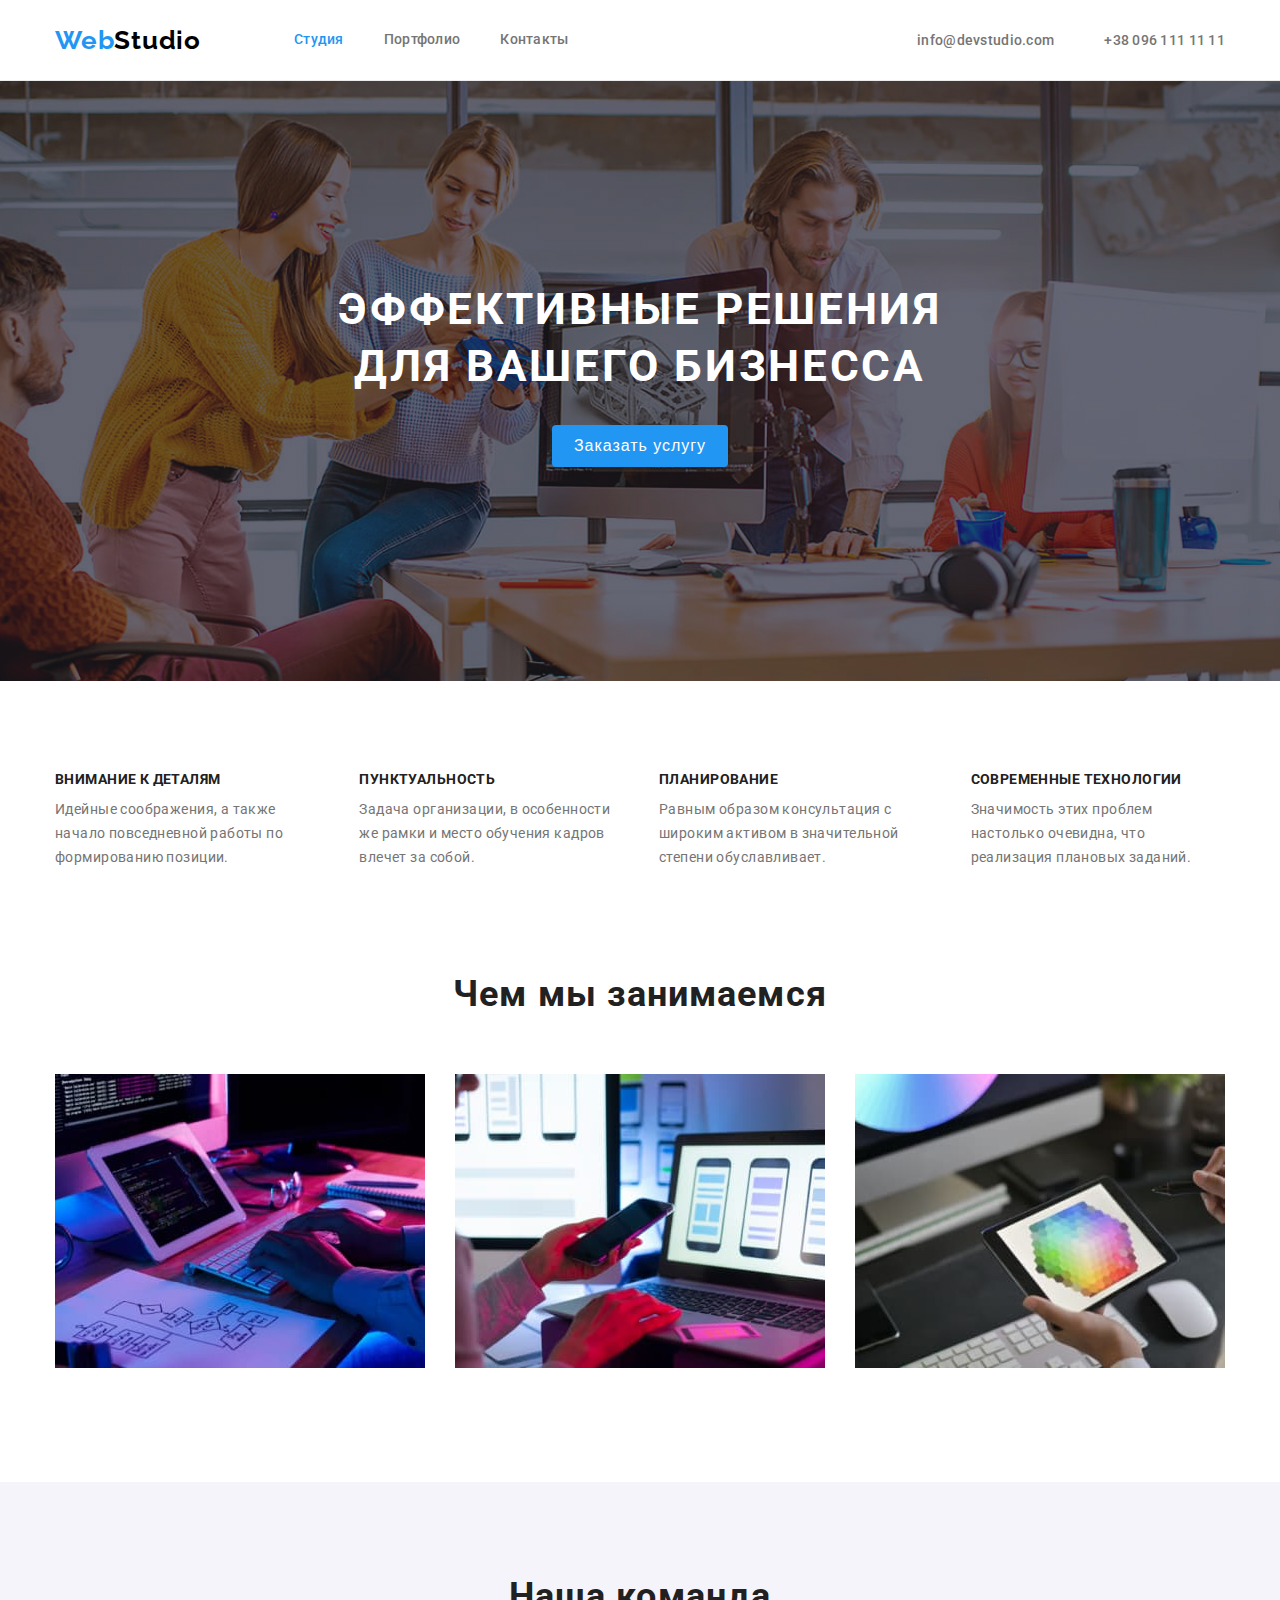
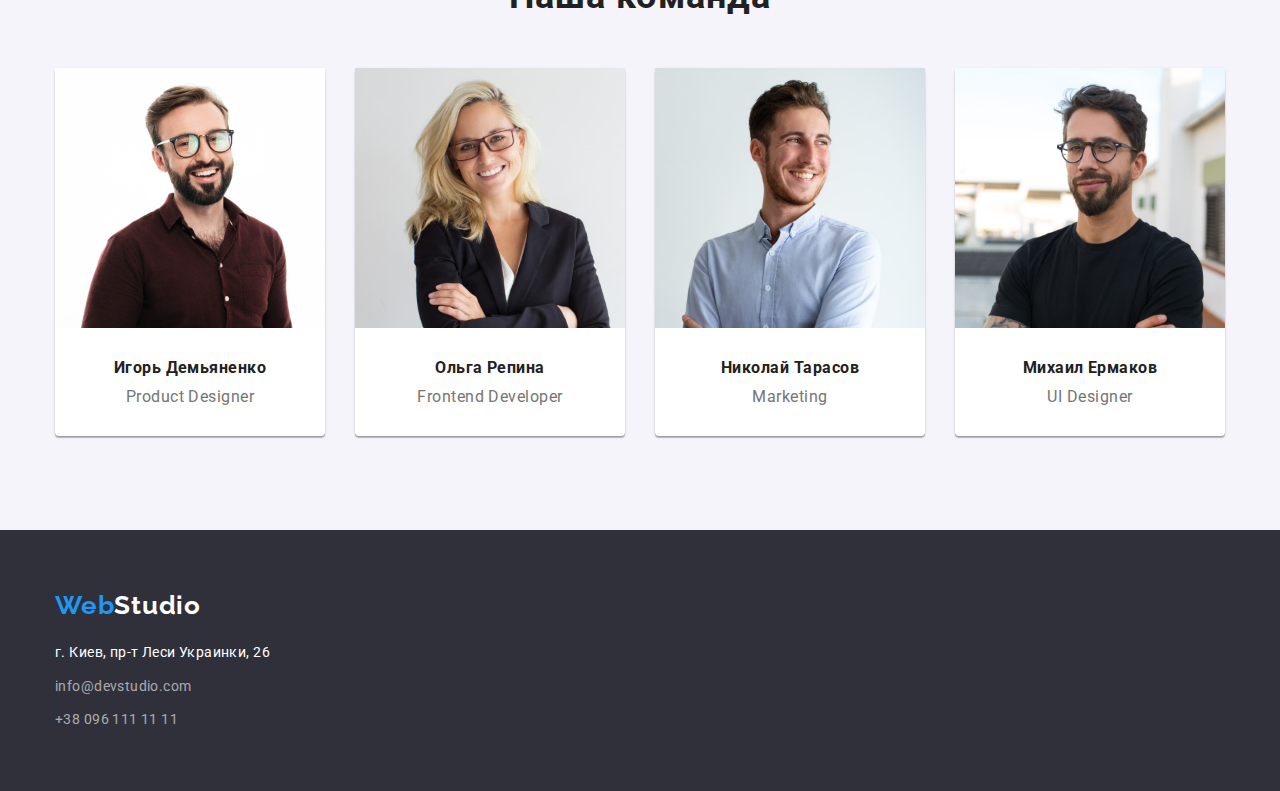
==== index.html @ 812e023d "only banner" ====
<!DOCTYPE html>
<html lang="ru">
<head>
    <meta charset="UTF-8">
    <meta http-equiv="X-UA-Compatible" content="IE=edge">
    <meta name="viewport" content="width=device-width, initial-scale=1.0">
    <title>Document</title>
    <link rel="preconnect" href="https://fonts.gstatic.com">
<link href="https://fonts.googleapis.com/css2?family=Raleway:wght@700&family=Roboto:wght@400;500;700;900&display=swap" rel="stylesheet">
<a href="https://cdnjs.cloudflare.com/ajax/libs/modern-normalize/1.0.0/modern-normalize.min.css"></a>
<link rel="stylesheet" href="./css/styles.css">
</head>
<body>
    <header class="header">
        <div class="container main-nav">
        <nav class="nav">
            <a href="./" class="link logo"><span class="web">Web</span>Studio</a>
            <ul class="nav-list">
                <li class="item"><a class="link nav-link stud-lnk" href="">Студия</a></li>
                <li class="item"><a class="link nav-link" href="./portfolio.html">Портфолио</a></li>
                <li class="item"><a class="link nav-link" href="">Контакты</a></li>
            </ul>
        </nav>
        <ul class="addr">
        <li class="item"><a class="link nav-link" href="mailto:info@devstudio.com">info@devstudio.com</a></li>
        <li class="item"><a class="link nav-link" href="tel:+380961111111">+38 096 111 11 11</a></li>
        </ul>
        </div>
    </header>
    <main>
    <section class="hero">
        <h1 class="hero-title">ЭФФЕКТИВНЫЕ РЕШЕНИЯ<br>ДЛЯ ВАШЕГО БИЗНЕССА</h1>
        <button type="button" class="hero-button"> Заказать услугу</button>
    </section>
    <section>
        <div class="container main-info">
        <ul class="info-list">
            <li class="info-block">
                <h3 class="info-title">Внимание к деталям</h3>
                <p class="info-text">Идейные соображения, а также начало повседневной работы по формированию позиции.</p>
            </li class="info-block">
            <li class="info-block">
                <h3 class="info-title">Пунктуальность</h3>
                <p class="info-text">Задача организации, в особенности же рамки и место обучения кадров влечет за собой.</p>
            </li>
            <li class="info-block">
                <h3 class="info-title">Планирование</h3>
                <p class="info-text">Равным образом консультация с широким активом в значительной степени обуславливает.</p>
            </li>
            <li class="info-block"><h3 class="info-title">Современные технологии </h3>
            <p class="info-text">Значимость этих проблем настолько очевидна, что реализация плановых заданий.</p>
            </li>
        </ul>
    </div>
    </section>

    <section class="wwd">
        <div class="wwd-main container">
        <h2 class="wwd-title">Чем мы занимаемся</h2>
        <ul class="wwd-list">
        <li  class="img"><img src="./images/box1.jpg" alt="notebook" width="370"></li>
        <li  class="img"><img src="./images/box2.jpg" alt="with hand" width="370"></li>
        <li  class="img"><img src="./images/box3.jpg" alt="tablet" width="370"></li>
        </ul>
        </div>
    </section>
    <section class="team">
        <div class="container team-main">
        <h2 class="team-title">Наша команда</h2>
        <ul class="team-list">
            <li class="team-card"><div><img src="./images/teamcard1.jpg" alt="1" width="270"></div>
            <div class="team-txt"><h3 class="team-subtitle">Игорь Демьяненко</h3>
            <p class="team-text">Product Designer</p></div></li>
            <li class="team-card"><div><img src="./images/teamcard2.jpg" alt="1" width="270"></div>
                <div class="team-txt"><h3 class="team-subtitle">Ольга Репина</h3>
            <p class="team-text">Frontend Developer</p></div></li>
            <li class="team-card"><div><img src="./images/teamcard3.jpg" alt="1" width="270"></div>
                <div class="team-txt"><h3 class="team-subtitle">Николай Тарасов</h3>
            <p class="team-text">Marketing</p></div></li>
            <li class="team-card"><div><img src="./images/teamcard4.jpg" alt="1" width="270"></div>
                <div class="team-txt"><h3 class="team-subtitle">Михаил Ермаков</h3>
            <p class="team-text">UI Designer</p></div></li>
        </ul>
    </div> 
    </section>
</main>
<footer class="info-links">
    <div class="container main-bottom">
    <a class="link logo-bottom" href="./"><span class="web">Web</span>Studio</a>
    <address class="our-location footer-item">г. Киев, пр-т Леси Украинки, 26</address>
    <ul>
    <li class="footer-item"><a  href="mailto:info@devstudio.com" class="link bottom-link ">info@devstudio.com</a></li>
    <li><a class="link bottom-link" href="tel:+380961111111">+38 096 111 11 11</a></li>
    </ul>
    </div>
</footer>
</body>
</html>
---- css/styles.css ----
:root {
  --primary-title-color: #ffffff;
  --secondary-title-color: #212121;
  --primary-text-color: #757575;
  --secondary-text-color: #ffffff;
  --subtitle-color: #000000;
  --accent-color: #2196F3  ;
  --shadow: 0px 1px 3px rgba(0, 0, 0, 0.12), 0px 1px 1px rgba(0, 0, 0, 0.14), 0px 2px 1px rgba(0, 0, 0, 0.2);
}
html {
	box-sizing: border-box;
}
*,
*::after,
*::before {
	box-sizing: inherit;
}

h1,
h2,
h3,
h4,
h5,
h6,
p,
ul {
  margin: 0;
  padding: 0;
}

img {
  display: block;
  max-width: 100%;
}

ul{
  list-style: none ;
}

.link {
  text-decoration: none;
}

.link:hover {
  color: var(--accent-color);
}

body {
  margin: 0;
  font-family: 'Roboto', sans-serif;
color: var(--primary-text-color);
}


.container {
  width: 1200px;
  margin-left: auto;
  margin-right: auto;
  padding-left: 15px;
  padding-right: 15px;
}

.header {
  border-bottom: 1px solid #ECECEC;
}

.nav {
display: flex;
}

.main-nav {
display: flex;
align-items: center;
}

.nav-list {
  display: flex;
}

.nav .nav-link {
  display: block;
  padding-top: 32px;
  padding-bottom: 32px;
}

.nav-list .item:not(:last-child) {
  margin-right: 40px;
}

.logo {
align-self: center;
margin-right: 93px;
font-family: Raleway;
font-style: normal;
font-weight: bold;
font-size: 26px;
line-height: 1.19;
letter-spacing: 0.03em;
color: var(--subtitle-color);
}

.web {
  color:var(--accent-color)
}

.nav-link {
font-weight: 500;
font-size: 14px;
line-height: 1.14;
letter-spacing: 0.02em;
color: var(--primary-text-color);
}

.port-lnk {
  color: #2196F3;
}

.stud-lnk {
  color: #2196F3
}

.addr {
  display: flex;
  align-self: center;
  margin-left: auto;
}

.addr .item + .item {
  margin-left: 50px;
}

.hero {
  background-image: linear-gradient(
    to right,
    rgba(47, 48, 58, 0.4), rgba(47, 48, 58, 0.4)
  ), url("../images/banner.png");
  background-size: cover;
  background-repeat: no-repeat;
  background-position: center;
  height: 600px;
  max-width: 1600px;
    margin-left: auto;
    margin-right: auto;
    padding-bottom: 200px;
    padding-top: 200px;
  text-align: center;
}

.hero-title {
margin-bottom: 30px;
font-size: 44px;
line-height: 1.3;
text-align: center;
letter-spacing: 0.06em;
text-transform: uppercase;
color: var(--primary-title-color);
}

.hero-button {
padding: 10px 32px;
font-size: 16px;
line-height: 1.88;
text-align: center;
letter-spacing: 0.06em;
color: var(--secondary-text-color);
padding: 6px 22px;
left: 700px;
top: 430px;
background: var(--accent-color);
box-shadow: 0px 4px 4px rgba(0, 0, 0, 0.15);
border-radius: 4px;
border: none;
cursor: pointer;
}

.main-info {
  padding-top: 91px;
  padding-bottom: 94px;
}

.info-list {
  display: flex;
}

.info-block:not(:last-child) {
  margin-top: 0;
  margin-bottom: 0;
  margin-right: 30px;
}

.info-title {
  margin-top: auto;
  margin-bottom: 10px;
  font-size: 14px;
  line-height: 1.14;
  letter-spacing: 0.03em;
  text-transform: uppercase;
  
  color: #212121;
}

.info-text {
  font-size: 14px;
  line-height: 1.71;
  letter-spacing: 0.03em;
}
.wwd-main {
  padding-bottom: 114px;
}

.wwd-title {
  margin-bottom: 50px;
  font-size: 36px;
  line-height: 1.67;
  text-align: center;
  letter-spacing: 0.03em;

  color: var(--secondary-title-color);
}

.wwd-list {
  display: flex;
}

.img:not(:last-child) {
  margin-right: 30px;
}

.team {
  padding-top: 94px;
  padding-bottom: 94px;
  background-color: #F5F4FA;
}

.team-list {
  display: flex;
}

.team-title {
margin-bottom: 50px;
font-weight: 700;
font-size: 36px;
line-height: 1.16;
text-align: center;
letter-spacing: 0.03em;

color: var(--secondary-title-color);
}

.team-card {
  box-shadow: var(--shadow);
  background-color: var(--primary-title-color);
  margin-right: 30px;
  border-radius: 4px;
}

.team-card:last-child {
  margin-right: 0;
}

.team-subtitle {
margin-bottom: 10px;
font-size: 16px;
line-height: 1.19;
text-align: center;
letter-spacing: 0.03em;
color: var(--secondary-title-color);
}

.team-text {
font-size: 16px;
line-height: 1.19;
text-align: center;
letter-spacing: 0.03em;
}

.team-txt {
  padding: 30px 32px;
}

.location {
  margin-top: 20px;
}

.footer-item:not(:last-child) {
margin-bottom: 9px;
}

.info-links {
  padding-top: 60px;
  padding-bottom: 60px;
  background-color: #2F303A ;
}

.logo-bottom {
display: block;
margin-bottom: 20px;
font-family: Raleway;
font-style: normal;
font-weight: bold;
font-size: 26px;
line-height: 1.19;
letter-spacing: 0.03em;
color: var(--secondary-text-color);
}

.our-location {
font-size: 14px;
line-height: 1.71;
letter-spacing: 0.03em;
color: var(--secondary-text-color);
font-style: normal;
}

.bottom-link {
  font-size: 14px;
  line-height: 24px;
  letter-spacing: 0.03em;
  color: rgba(255, 255, 255, 0.6);;
}

.profile {
  padding-top: 94px;
  padding-bottom: 94px;
}

.profile-buttons {
  justify-content: center;
  display: flex;
  margin: 0 0 50px 0;
  padding: 0;
}

.little-button:hover {
color: var(--primary-title-color);
background-color: var(--accent-color);
}

.little-button {
  border-radius: 4px;
  padding: 6px 22px;
  background-color: #F5F4FA;
  border: none;
  font-family: inherit;
  font-style: normal;
  font-weight: 500;
  font-size: 16px;
  line-height: 1.6;
  text-align: center;
  letter-spacing: 0.03em;
  cursor: pointer;
}

.btn:not(:last-child) {
  margin-right: 8px;
}

.profile-content {
  flex-basis: calc(100% / 3 - 30px);
  margin-top: 30px;
  margin-left: 30px;
}

.card-content {
  padding: 20px 24px;
  border: 1px solid rgba(238, 238, 238, 1);
}

.profile-img {
  margin-top: -30px;
  margin-left: -30px;
  display: flex;
  flex-wrap: wrap;
  
}

.prof-img {
  
}

.profile-title {
font-size: 18px;
line-height: 36px;
letter-spacing: 0.06em;
color: var(--secondary-title-color);
}

.profile-text {
margin-top: 4px;
font-size: 16px;
line-height: 2.25;
letter-spacing: 0.03em;
}
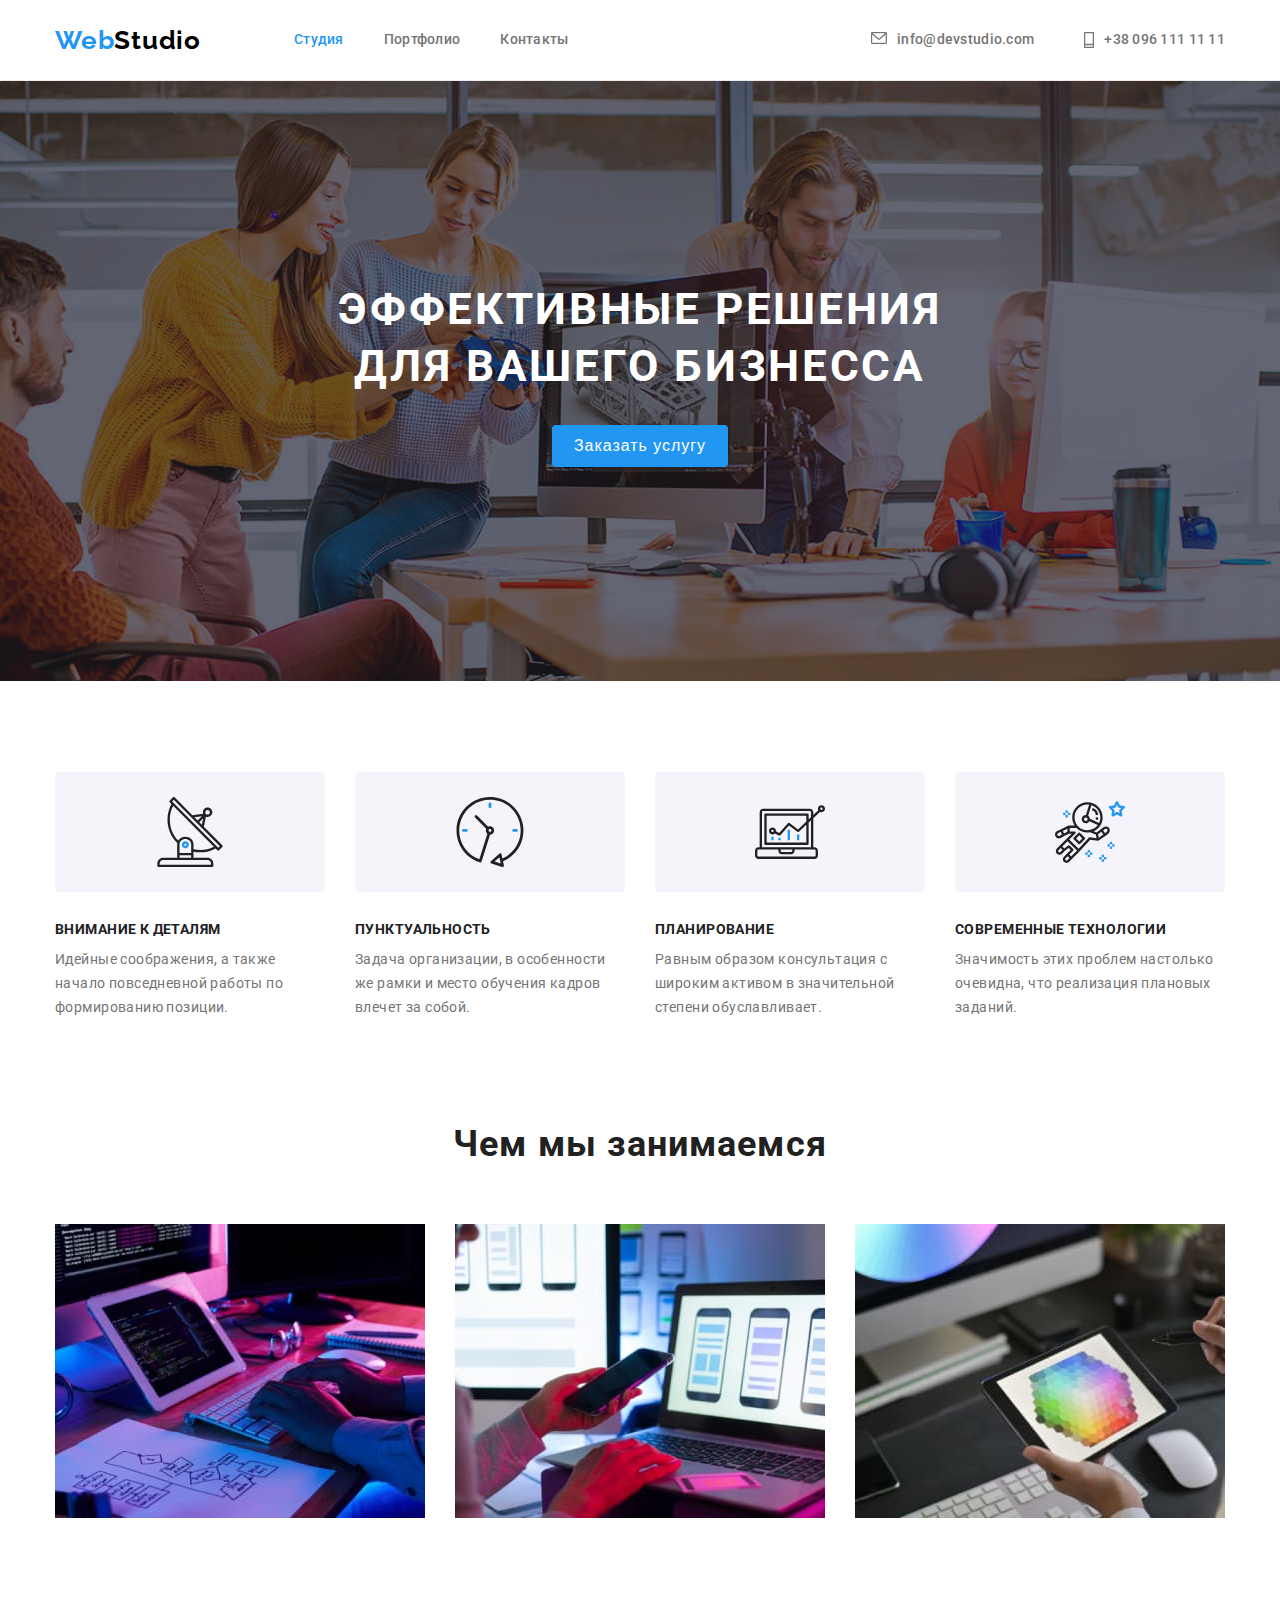
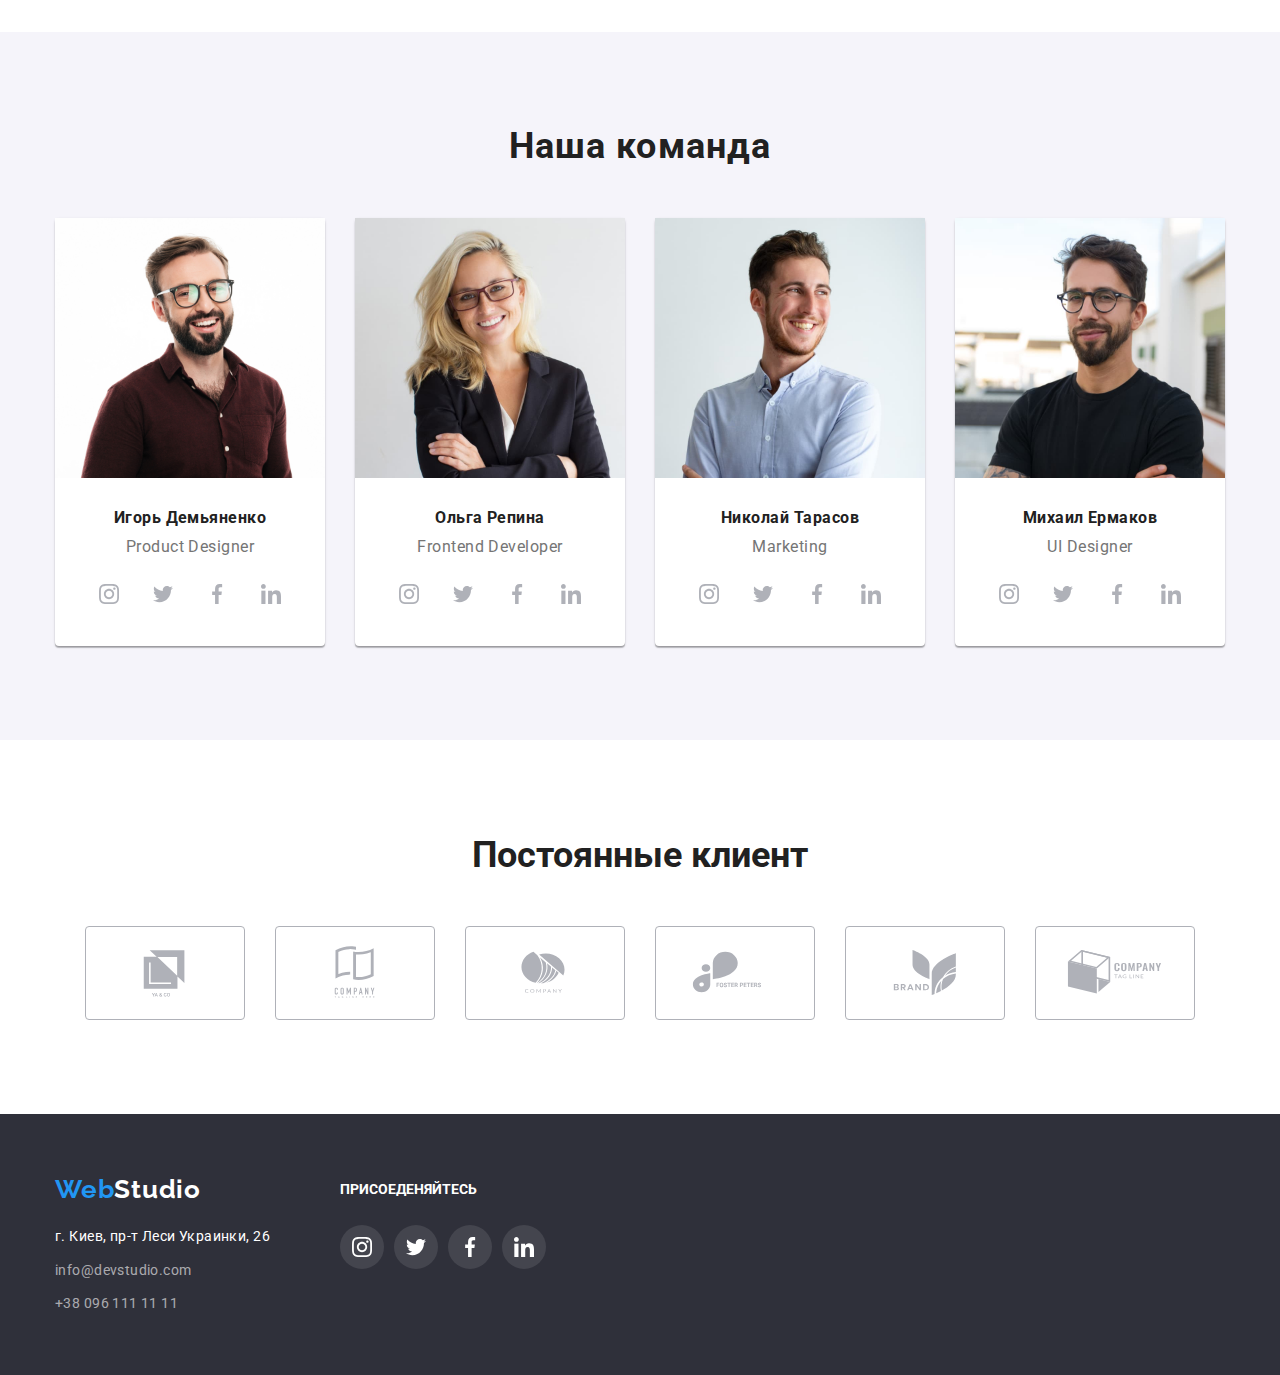
==== commit 729e0a92: "First try" ====
--- a/index.html
+++ b/index.html
@@ -22,8 +22,16 @@
             </ul>
         </nav>
         <ul class="addr">
-        <li class="item"><a class="link nav-link" href="mailto:info@devstudio.com">info@devstudio.com</a></li>
-        <li class="item"><a class="link nav-link" href="tel:+380961111111">+38 096 111 11 11</a></li>
+        <li class="item"><a class="link nav-link mail" href="mailto:info@devstudio.com">
+            <svg class="nav-icon">
+                <use href="../icons/sprite.svg#icon-mail"></use>
+            </svg>
+            info@devstudio.com</a></li>
+        <li class="item"><a class="link nav-link tel" href="tel:+380961111111">
+            <svg class="nav-icon ph">
+                <use href="../icons/sprite.svg#icon-phone"></use>
+            </svg>
+            +38 096 111 11 11</a></li>
         </ul>
         </div>
     </header>
@@ -36,18 +44,39 @@
         <div class="container main-info">
         <ul class="info-list">
             <li class="info-block">
+                <a class="info-link" href="">
+                    <svg class="info-svg">
+                        <use href="../icons/sprite.svg#icon-1"></use>
+                    </svg>
+                </a>
                 <h3 class="info-title">Внимание к деталям</h3>
                 <p class="info-text">Идейные соображения, а также начало повседневной работы по формированию позиции.</p>
             </li class="info-block">
             <li class="info-block">
+                <a class="info-link" href="">
+                    <svg class="info-svg">
+                        <use href="../icons/sprite.svg#icon-2"></use>
+                    </svg>
+                </a>
                 <h3 class="info-title">Пунктуальность</h3>
                 <p class="info-text">Задача организации, в особенности же рамки и место обучения кадров влечет за собой.</p>
             </li>
             <li class="info-block">
+                <a class="info-link" href="">
+                    <svg class="info-svg">
+                        <use href="../icons/sprite.svg#icon-3"></use>
+                    </svg>
+                </a>
                 <h3 class="info-title">Планирование</h3>
                 <p class="info-text">Равным образом консультация с широким активом в значительной степени обуславливает.</p>
             </li>
-            <li class="info-block"><h3 class="info-title">Современные технологии </h3>
+            <li class="info-block">
+                <a class="info-link" href="">
+                    <svg class="info-svg">
+                        <use href="../icons/sprite.svg#icon-4"></use>
+                    </svg>
+                </a>
+                <h3 class="info-title">Современные технологии </h3>
             <p class="info-text">Значимость этих проблем настолько очевидна, что реализация плановых заданий.</p>
             </li>
         </ul>
@@ -70,22 +99,197 @@
         <ul class="team-list">
             <li class="team-card"><div><img src="./images/teamcard1.jpg" alt="1" width="270"></div>
             <div class="team-txt"><h3 class="team-subtitle">Игорь Демьяненко</h3>
-            <p class="team-text">Product Designer</p></div></li>
+            <p class="team-text">Product Designer</p>
+        <ul class="socials">
+            <li class="socials-item">
+                <a class="link socials-icon-link" href="https://www.instagram.com/" target="_blank" rel="noopener noreferrer">
+                <svg class="socials-icon">
+                    <use href="../icons/sprite.svg#icon-inst"></use> 
+                </svg>
+            </a>
+            </li>
+            <li class="socials-item">
+                <a class="link socials-icon-link" href="https://www.twitter.com" target="_blank" rel="noopener noreferrer">
+                <svg class="socials-icon">
+                    <use href="../icons/sprite.svg#icon-twitt"></use>
+                </svg>
+            </a>
+            </li>
+            <li class="socials-item">
+                <a class="link socials-icon-link" href="https://www.facebook.com/" target="_blank" rel="noopener noreferrer">
+                <svg class="socials-icon">
+                    <use href="../icons/sprite.svg#icon-fb"></use>
+                </svg>
+            </a>
+            </li>
+            <li class="socials-item">
+                <a class="link socials-icon-link" href="https://www.linkedin.com//" target="_blank" rel="noopener noreferrer">
+                <svg class="socials-icon">
+                    <use href="../icons/sprite.svg#icon-link"></use>
+                </svg>
+            </a>
+            </li>
+        </ul>
+        </div></li>
+
             <li class="team-card"><div><img src="./images/teamcard2.jpg" alt="1" width="270"></div>
                 <div class="team-txt"><h3 class="team-subtitle">Ольга Репина</h3>
-            <p class="team-text">Frontend Developer</p></div></li>
+            <p class="team-text">Frontend Developer</p>
+            <ul class="socials">
+                <li class="socials-item">
+                    <a class="link socials-icon-link" href="https://www.instagram.com/" target="_blank" rel="noopener noreferrer">
+                    <svg class="socials-icon">
+                        <use href="../icons/sprite.svg#icon-inst"></use> 
+                    </svg>
+                </a>
+                </li>
+                <li class="socials-item">
+                    <a class="link socials-icon-link" href="https://www.twitter.com" target="_blank" rel="noopener noreferrer">
+                    <svg class="socials-icon">
+                        <use href="../icons/sprite.svg#icon-twitt"></use>
+                    </svg>
+                </a>
+                </li>
+                <li class="socials-item">
+                    <a class="link socials-icon-link" href="https://www.facebook.com/" target="_blank" rel="noopener noreferrer">
+                    <svg class="socials-icon">
+                        <use href="../icons/sprite.svg#icon-fb"></use>
+                    </svg>
+                </a>
+                </li>
+                <li class="socials-item">
+                    <a class="link socials-icon-link" href="https://www.linkedin.com//" target="_blank" rel="noopener noreferrer">
+                    <svg class="socials-icon">
+                        <use href="../icons/sprite.svg#icon-link"></use>
+                    </svg>
+                </a>
+                </li>
+            </ul>
+        </div></li>
             <li class="team-card"><div><img src="./images/teamcard3.jpg" alt="1" width="270"></div>
                 <div class="team-txt"><h3 class="team-subtitle">Николай Тарасов</h3>
-            <p class="team-text">Marketing</p></div></li>
+            <p class="team-text">Marketing</p>
+            <ul class="socials">
+                <li class="socials-item">
+                    <a class="link socials-icon-link" href="https://www.instagram.com/" target="_blank" rel="noopener noreferrer">
+                    <svg class="socials-icon">
+                        <use href="../icons/sprite.svg#icon-inst"></use> 
+                    </svg>
+                </a>
+                </li>
+                <li class="socials-item">
+                    <a class="link socials-icon-link" href="https://www.twitter.com" target="_blank" rel="noopener noreferrer">
+                    <svg class="socials-icon">
+                        <use href="../icons/sprite.svg#icon-twitt"></use>
+                    </svg>
+                </a>
+                </li>
+                <li class="socials-item">
+                    <a class="link socials-icon-link" href="https://www.facebook.com/" target="_blank" rel="noopener noreferrer">
+                    <svg class="socials-icon">
+                        <use href="../icons/sprite.svg#icon-fb"></use>
+                    </svg>
+                </a>
+                </li>
+                <li class="socials-item">
+                    <a class="link socials-icon-link" href="https://www.linkedin.com//" target="_blank" rel="noopener noreferrer">
+                    <svg class="socials-icon">
+                        <use href="../icons/sprite.svg#icon-link"></use>
+                    </svg>
+                </a>
+                </li>
+            </ul>
+        </div></li>
             <li class="team-card"><div><img src="./images/teamcard4.jpg" alt="1" width="270"></div>
                 <div class="team-txt"><h3 class="team-subtitle">Михаил Ермаков</h3>
-            <p class="team-text">UI Designer</p></div></li>
+            <p class="team-text">UI Designer</p>
+            <ul class="socials">
+                <li class="socials-item">
+                    <a class="link socials-icon-link" href="https://www.instagram.com/" target="_blank" rel="noopener noreferrer">
+                    <svg class="socials-icon">
+                        <use href="../icons/sprite.svg#icon-inst"></use> 
+                    </svg>
+                </a>
+                </li>
+                <li class="socials-item">
+                    <a class="link socials-icon-link" href="https://www.twitter.com" target="_blank" rel="noopener noreferrer">
+                    <svg class="socials-icon">
+                        <use href="../icons/sprite.svg#icon-twitt"></use>
+                    </svg>
+                </a>
+                </li>
+                <li class="socials-item">
+                    <a class="link socials-icon-link" href="https://www.facebook.com/" target="_blank" rel="noopener noreferrer">
+                    <svg class="socials-icon">
+                        <use href="../icons/sprite.svg#icon-fb"></use>
+                    </svg>
+                </a>
+                </li>
+                <li class="socials-item">
+                    <a class="link socials-icon-link" href="https://www.linkedin.com//" target="_blank" rel="noopener noreferrer">
+                    <svg class="socials-icon">
+                        <use href="../icons/sprite.svg#icon-link"></use>
+                    </svg>
+                </a>
+                </li>
+            </ul>
+        </div></li>
         </ul>
     </div> 
+    </section>
+    <section class="clients">
+        <div class="container clients-section">
+            <h2 class="clients-title">Постоянные клиент</h2>
+            <ul class="clients-list">
+                <li class="clients-item">
+                    <a class="clients-link" href="" target="_blank" rel="noopener noreferrer">
+                        <svg class="clients-icon">
+                            <use href="../icons/sprite.svg#icon-Logo1"></use>
+                        </svg>
+                    </a>
+                    <li class="clients-item">
+                        <a class="clients-link" href="" target="_blank" rel="noopener noreferrer">
+                            <svg class="clients-icon">
+                                <use href="../icons/sprite.svg#icon-Logo2"></use>
+                            </svg>
+                        </a>
+                    </li>
+                    <li class="clients-item">
+                        <a class="clients-link" href="" target="_blank" rel="noopener noreferrer">
+                            <svg class="clients-icon">
+                                <use href="../icons/sprite.svg#icon-Logo3"></use>
+                            </svg>
+                        </a>
+                    </li>
+                    <li class="clients-item">
+                        <a class="clients-link" href="" target="_blank" rel="noopener noreferrer">
+                            <svg class="clients-icon">
+                                <use href="../icons/sprite.svg#icon-Logo4"></use>
+                            </svg>
+                        </a>
+                    </li>
+                    <li class="clients-item">
+                        <a class="clients-link" href="" target="_blank" rel="noopener noreferrer">
+                            <svg class="clients-icon">
+                                <use href="../icons/sprite.svg#icon-Logo5"></use>
+                            </svg>
+                        </a>
+                    </li>
+                    <li class="clients-item">
+                    <a class="clients-link" href="" target="_blank" rel="noopener noreferrer">
+                        <svg class="clients-icon">
+                            <use href="../icons/sprite.svg#icon-Logo6"></use>
+                        </svg>
+                    </a>
+                </li>
+                </li>
+            </ul>
+        </div>
     </section>
 </main>
 <footer class="info-links">
-    <div class="container main-bottom">
+    <div class="container fot">
+    <div class="main-bottom">
     <a class="link logo-bottom" href="./"><span class="web">Web</span>Studio</a>
     <address class="our-location footer-item">г. Киев, пр-т Леси Украинки, 26</address>
     <ul>
@@ -93,6 +297,40 @@
     <li><a class="link bottom-link" href="tel:+380961111111">+38 096 111 11 11</a></li>
     </ul>
     </div>
+    <div class="footer-soc">
+        <h3 class="soc-title">присоеденяйтесь</h3>
+        <ul class="socials">
+                <li class="socials-item">
+                    <a class="link socials-icon-link soc-lnk" href="https://www.instagram.com/" target="_blank" rel="noopener noreferrer">
+                    <svg class="socials-icon soc-ic">
+                        <use href="../icons/sprite.svg#icon-inst"></use> 
+                    </svg>
+                </a>
+                </li>
+                <li class="socials-item">
+                    <a class="link socials-icon-link soc-lnk" href="https://www.twitter.com" target="_blank" rel="noopener noreferrer">
+                    <svg class="socials-icon soc-ic">
+                        <use href="../icons/sprite.svg#icon-twitt"></use>
+                    </svg>
+                </a>
+                </li>
+                <li class="socials-item">
+                    <a class="link socials-icon-link soc-lnk" href="https://www.facebook.com/" target="_blank" rel="noopener noreferrer">
+                    <svg class="socials-icon soc-ic">
+                        <use href="../icons/sprite.svg#icon-fb"></use>
+                    </svg>
+                </a>
+                </li>
+                <li class="socials-item">
+                    <a class="link socials-icon-link soc-lnk" href="https://www.linkedin.com//" target="_blank" rel="noopener noreferrer">
+                    <svg class="socials-icon soc-ic">
+                        <use href="../icons/sprite.svg#icon-link"></use>
+                    </svg>
+                </a>
+                </li>
+            </ul>
+    </div>
+</div>
 </footer>
 </body>
 </html>--- a/css/styles.css
+++ b/css/styles.css
@@ -78,7 +78,7 @@
 }
 
 .nav .nav-link {
-  display: block;
+  display: flex;
   padding-top: 32px;
   padding-bottom: 32px;
 }
@@ -104,11 +104,31 @@
 }
 
 .nav-link {
+display: flex;
 font-weight: 500;
 font-size: 14px;
 line-height: 1.14;
 letter-spacing: 0.02em;
 color: var(--primary-text-color);
+}
+
+.nav-icon {
+  display: flex;
+  align-items: center;
+  width: 16px;
+  height: 12px;
+  fill: var(--primary-text-color);
+  margin-right: 10px;
+  stroke: currentColor;
+}
+
+.ph {
+  width: 10px;
+  height: 16px;
+}
+
+.nav-icon:hover {
+  border-color: var(--accent-color);
 }
 
 .port-lnk {
@@ -178,6 +198,22 @@
   padding-bottom: 94px;
 }
 
+.info-link {
+  display: flex;
+    justify-content: center;
+    align-items: center;
+    width: 270px;
+    height: 120px;
+    background: #f5f4fa;
+    border-radius: 4px;
+    margin-bottom: 30px;
+}
+
+.info-svg {
+  width: 80px;
+  height: 70px;
+}
+
 .info-list {
   display: flex;
 }
@@ -272,14 +308,112 @@
 line-height: 1.19;
 text-align: center;
 letter-spacing: 0.03em;
+margin-bottom: 16px;
+}
+
+.socials {
+  display: flex;
+  justify-content: center;
+  align-items: center;
+}
+
+.socials-icon {
+  height: 20px;
+  width: 20px;
+  fill: #AFB1B8;;
+}
+
+.socials-icon-link {
+  display: flex;
+  justify-content: center;
+  align-items: center;
+  width: 44px;
+  height: 44px;
+  border-radius: 50%;
+  background-color: var(--primary-title-color);
+
+}
+
+.socials-icon-link:hover, 
+.socials-icon-link:focus {
+  background-color: var(--accent-color);
+}
+
+.socials-icon-link:hover .socials-icon, 
+.socials-icon-link:focus .socials-icon {
+  fill: var(--secondary-text-color);
+}
+
+
+.socials-item:not(:last-child) {
+  margin-right: 10px;
 }
 
 .team-txt {
   padding: 30px 32px;
 }
 
+.clients {
+  padding-bottom: 94px;
+  padding-top: 94px;
+}
+
+.clients-title {
+  font-size: 36px;
+  line-height: 1.17;
+  text-align: center;
+  font-weight: 700;
+  margin-bottom: 50px;
+  color: var(--secondary-title-color);
+}
+
+.clients-list {
+  justify-content: center;
+  align-items: center;
+display: flex;
+margin-left: auto;
+}
+
+.clients-link {
+  display: flex;
+    align-items: center;
+    justify-content: center;
+    border: 1px solid #afb1b8;
+    border-radius: 4px;
+    overflow: hidden;
+    padding-bottom: 16px;
+    padding-top: 16px;
+}
+
+.clients-item {
+  flex-basis: calc(100% / 6 - 30px);
+  margin-left: 30px;
+}
+
+.clients-item:last-child {
+  margin-right: 30px;
+}
+
+.clients-icon {
+fill: #afb1b8;;
+width: 106px;
+height: 60px;
+}
+
+
+
 .location {
   margin-top: 20px;
+}
+
+.clients-link:hover,
+.clients-link:focus {
+  border-color: var(--accent-color);
+}
+
+.clients-icon:hover,
+.clients-icon:focus {
+  fill: var(--accent-color);
 }
 
 .footer-item:not(:last-child) {
@@ -317,6 +451,33 @@
   line-height: 24px;
   letter-spacing: 0.03em;
   color: rgba(255, 255, 255, 0.6);;
+}
+
+.fot {
+  display: flex;
+}
+
+.footer-soc {
+
+  margin-left: 70px;
+}
+
+.soc-title {
+  color: var(--primary-title-color);
+    font-weight: bold;
+    font-size: 14px;
+    line-height: 2.24;
+    text-transform: uppercase;
+    margin-bottom: 20px;
+    padding: 0;
+}
+
+.soc-ic {
+  fill: var(--primary-title-color);
+}
+
+.soc-lnk {
+  background-color: rgba(255, 255, 255, 0.1);
 }
 
 .profile {
@@ -371,11 +532,14 @@
   margin-left: -30px;
   display: flex;
   flex-wrap: wrap;
-  
-}
-
-.prof-img {
-  
+}
+
+.port-link {
+  text-decoration: none;
+}
+
+.profile-content:hover {
+  box-shadow: 0px 1px 1px rgba(0, 0, 0, 0.12), 0px 4px 4px rgba(0, 0, 0, 0.06), 1px 4px 6px rgba(0, 0, 0, 0.16);
 }
 
 .profile-title {
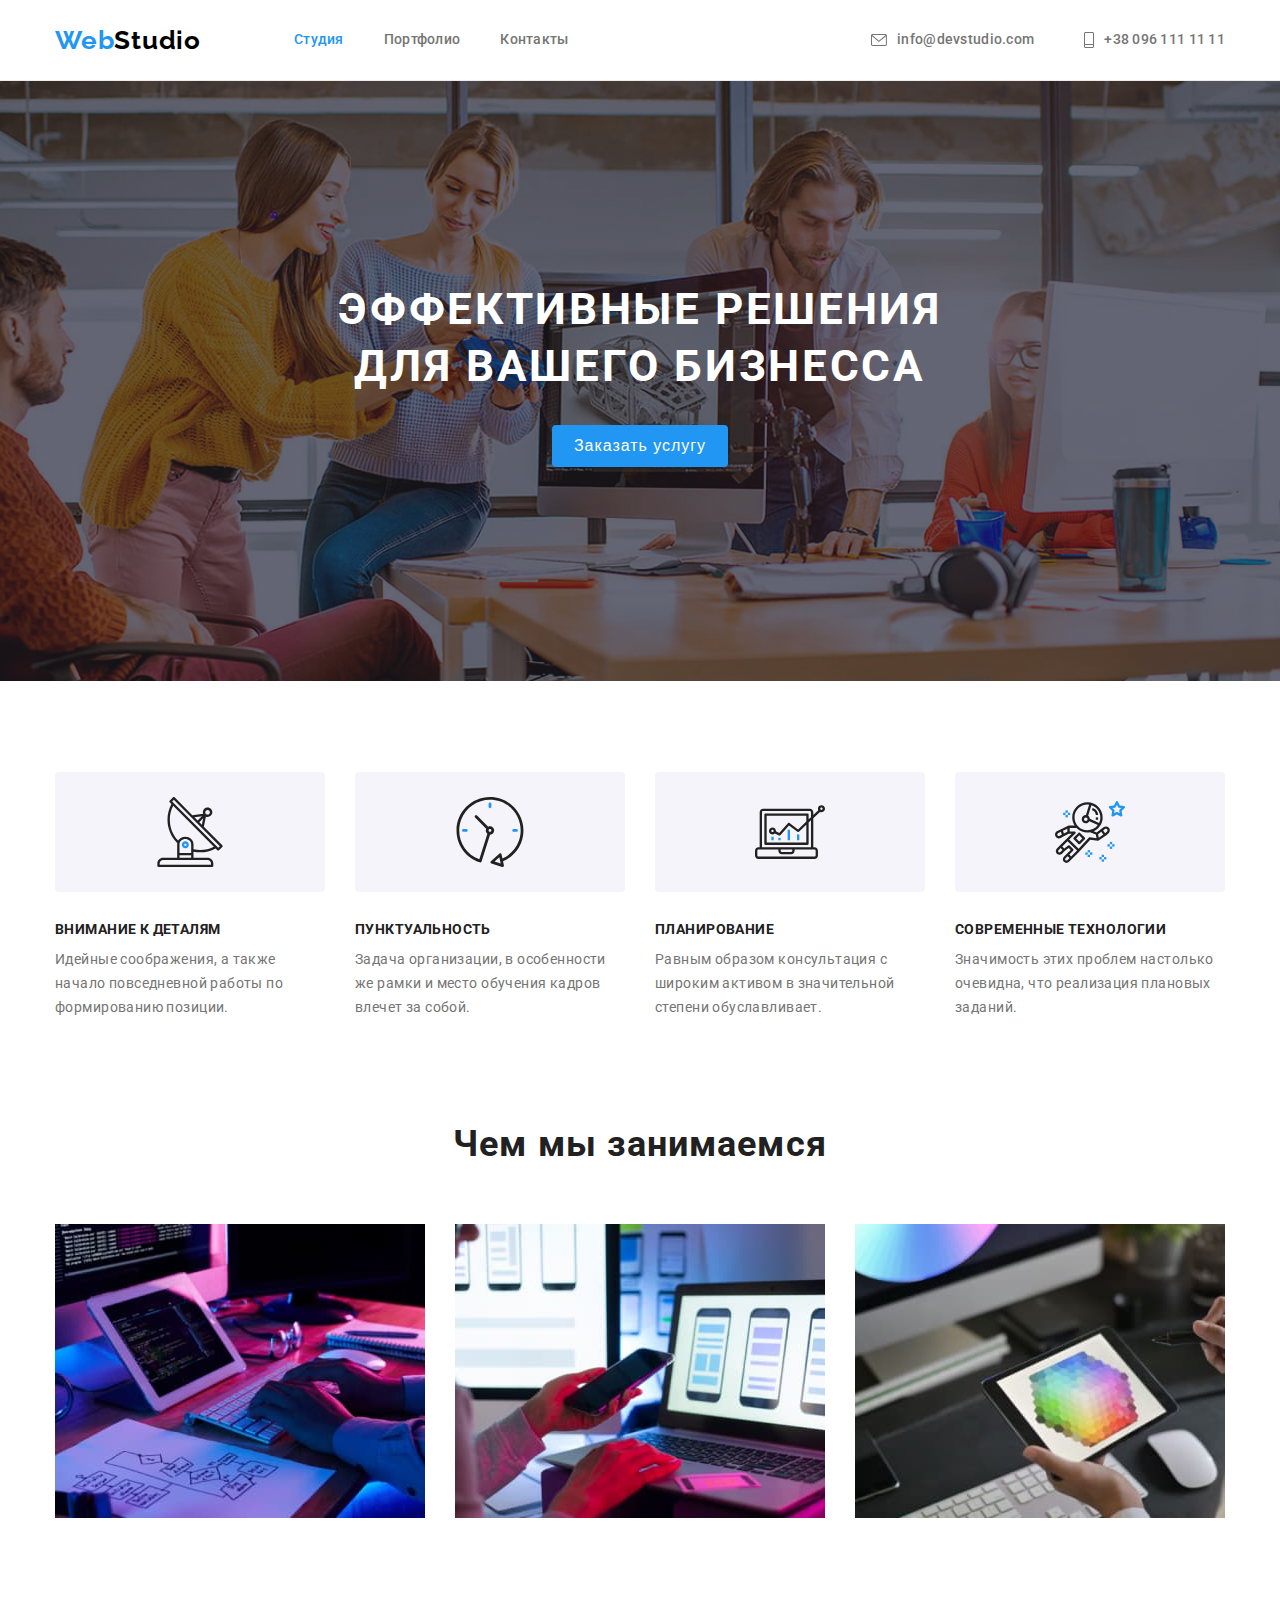
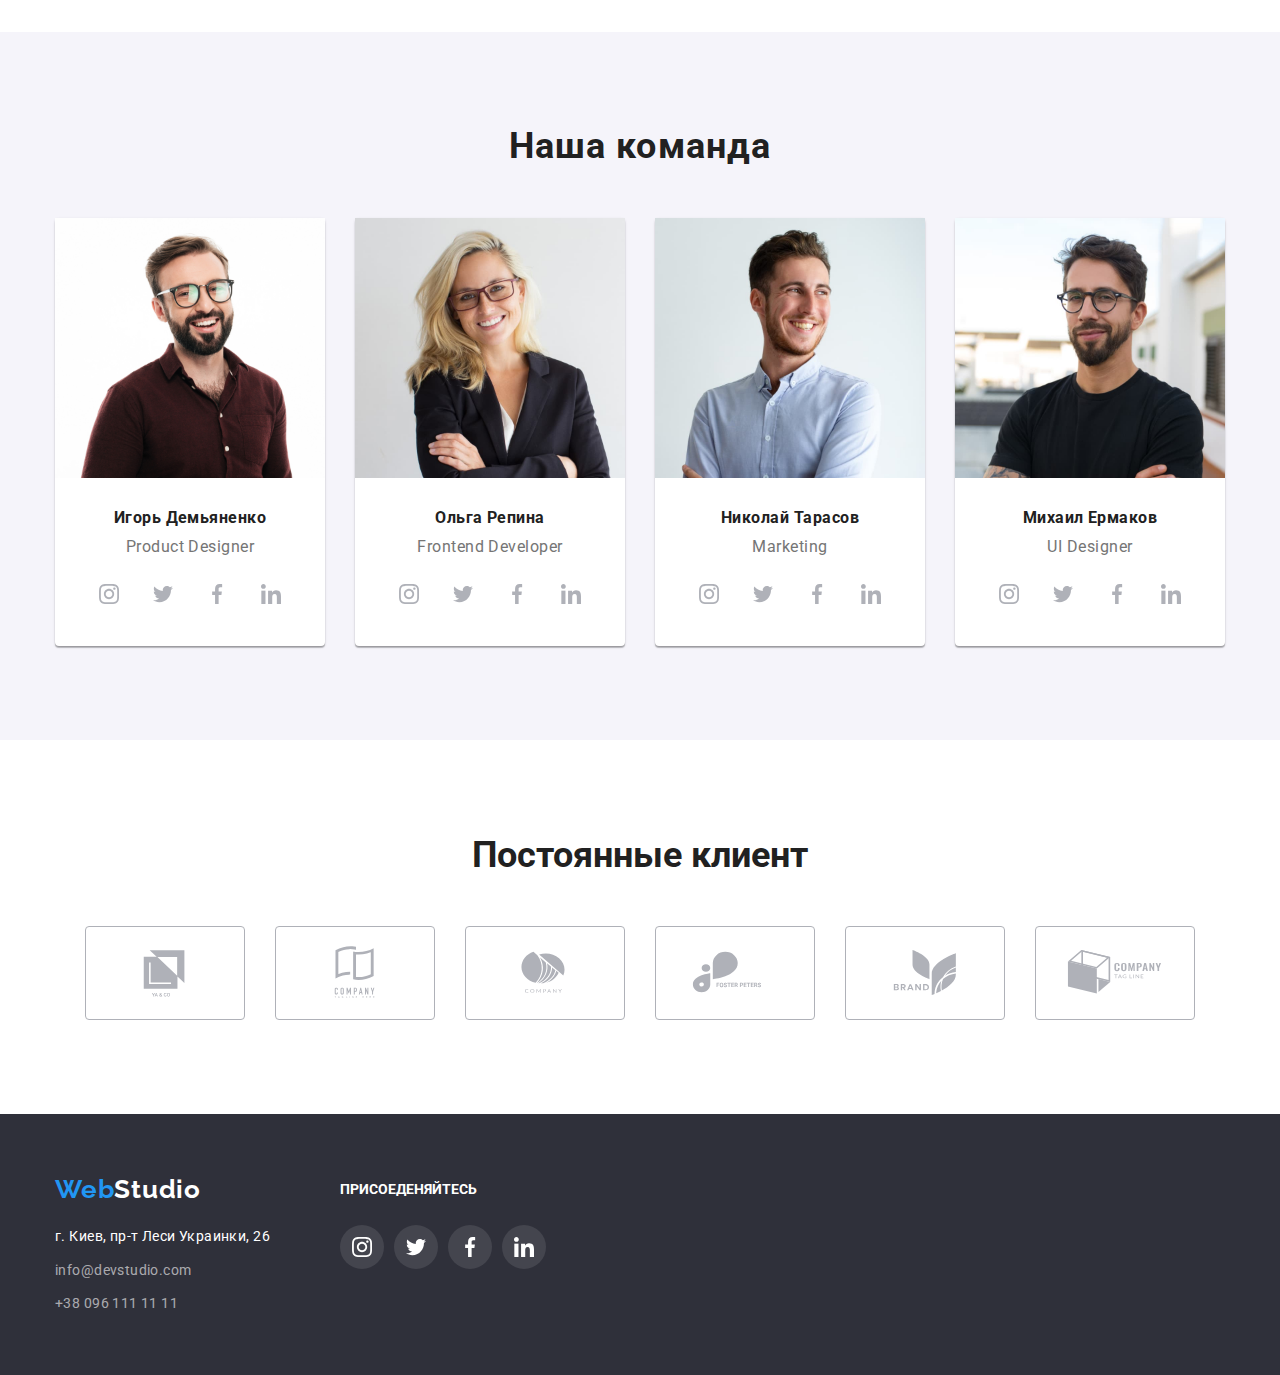
==== commit 9bd9b33f: "Second" ====
--- a/index.html
+++ b/index.html
@@ -24,12 +24,12 @@
         <ul class="addr">
         <li class="item"><a class="link nav-link mail" href="mailto:info@devstudio.com">
             <svg class="nav-icon">
-                <use href="../icons/sprite.svg#icon-mail"></use>
+                <use href="./icons/sprite.svg#icon-mail"></use>
             </svg>
             info@devstudio.com</a></li>
         <li class="item"><a class="link nav-link tel" href="tel:+380961111111">
             <svg class="nav-icon ph">
-                <use href="../icons/sprite.svg#icon-phone"></use>
+                <use href="./icons/sprite.svg#icon-phone"></use>
             </svg>
             +38 096 111 11 11</a></li>
         </ul>
@@ -44,38 +44,38 @@
         <div class="container main-info">
         <ul class="info-list">
             <li class="info-block">
-                <a class="info-link" href="">
+                <div class="info-link">
                     <svg class="info-svg">
-                        <use href="../icons/sprite.svg#icon-1"></use>
-                    </svg>
-                </a>
+                        <use href="./icons/sprite.svg#icon-1"></use>
+                    </svg>
+                </div>
                 <h3 class="info-title">Внимание к деталям</h3>
                 <p class="info-text">Идейные соображения, а также начало повседневной работы по формированию позиции.</p>
             </li class="info-block">
             <li class="info-block">
-                <a class="info-link" href="">
+                <div class="info-link">
                     <svg class="info-svg">
-                        <use href="../icons/sprite.svg#icon-2"></use>
-                    </svg>
-                </a>
+                        <use href="./icons/sprite.svg#icon-2"></use>
+                    </svg>
+                </div>
                 <h3 class="info-title">Пунктуальность</h3>
                 <p class="info-text">Задача организации, в особенности же рамки и место обучения кадров влечет за собой.</p>
             </li>
             <li class="info-block">
-                <a class="info-link" href="">
+                <div class="info-link">
                     <svg class="info-svg">
-                        <use href="../icons/sprite.svg#icon-3"></use>
-                    </svg>
-                </a>
+                        <use href="./icons/sprite.svg#icon-3"></use>
+                    </svg>
+                </div>
                 <h3 class="info-title">Планирование</h3>
                 <p class="info-text">Равным образом консультация с широким активом в значительной степени обуславливает.</p>
             </li>
             <li class="info-block">
-                <a class="info-link" href="">
+                <div class="info-link">
                     <svg class="info-svg">
-                        <use href="../icons/sprite.svg#icon-4"></use>
-                    </svg>
-                </a>
+                        <use href="./icons/sprite.svg#icon-4"></use>
+                    </svg>
+                </div>
                 <h3 class="info-title">Современные технологии </h3>
             <p class="info-text">Значимость этих проблем настолько очевидна, что реализация плановых заданий.</p>
             </li>
@@ -104,28 +104,28 @@
             <li class="socials-item">
                 <a class="link socials-icon-link" href="https://www.instagram.com/" target="_blank" rel="noopener noreferrer">
                 <svg class="socials-icon">
-                    <use href="../icons/sprite.svg#icon-inst"></use> 
+                    <use href="./icons/sprite.svg#icon-inst"></use> 
                 </svg>
             </a>
             </li>
             <li class="socials-item">
                 <a class="link socials-icon-link" href="https://www.twitter.com" target="_blank" rel="noopener noreferrer">
                 <svg class="socials-icon">
-                    <use href="../icons/sprite.svg#icon-twitt"></use>
+                    <use href="./icons/sprite.svg#icon-twitt"></use>
                 </svg>
             </a>
             </li>
             <li class="socials-item">
                 <a class="link socials-icon-link" href="https://www.facebook.com/" target="_blank" rel="noopener noreferrer">
                 <svg class="socials-icon">
-                    <use href="../icons/sprite.svg#icon-fb"></use>
+                    <use href="./icons/sprite.svg#icon-fb"></use>
                 </svg>
             </a>
             </li>
             <li class="socials-item">
                 <a class="link socials-icon-link" href="https://www.linkedin.com//" target="_blank" rel="noopener noreferrer">
                 <svg class="socials-icon">
-                    <use href="../icons/sprite.svg#icon-link"></use>
+                    <use href="./icons/sprite.svg#icon-link"></use>
                 </svg>
             </a>
             </li>
@@ -139,28 +139,28 @@
                 <li class="socials-item">
                     <a class="link socials-icon-link" href="https://www.instagram.com/" target="_blank" rel="noopener noreferrer">
                     <svg class="socials-icon">
-                        <use href="../icons/sprite.svg#icon-inst"></use> 
+                        <use href="./icons/sprite.svg#icon-inst"></use> 
                     </svg>
                 </a>
                 </li>
                 <li class="socials-item">
                     <a class="link socials-icon-link" href="https://www.twitter.com" target="_blank" rel="noopener noreferrer">
                     <svg class="socials-icon">
-                        <use href="../icons/sprite.svg#icon-twitt"></use>
+                        <use href="./icons/sprite.svg#icon-twitt"></use>
                     </svg>
                 </a>
                 </li>
                 <li class="socials-item">
                     <a class="link socials-icon-link" href="https://www.facebook.com/" target="_blank" rel="noopener noreferrer">
                     <svg class="socials-icon">
-                        <use href="../icons/sprite.svg#icon-fb"></use>
+                        <use href="./icons/sprite.svg#icon-fb"></use>
                     </svg>
                 </a>
                 </li>
                 <li class="socials-item">
                     <a class="link socials-icon-link" href="https://www.linkedin.com//" target="_blank" rel="noopener noreferrer">
                     <svg class="socials-icon">
-                        <use href="../icons/sprite.svg#icon-link"></use>
+                        <use href="./icons/sprite.svg#icon-link"></use>
                     </svg>
                 </a>
                 </li>
@@ -173,28 +173,28 @@
                 <li class="socials-item">
                     <a class="link socials-icon-link" href="https://www.instagram.com/" target="_blank" rel="noopener noreferrer">
                     <svg class="socials-icon">
-                        <use href="../icons/sprite.svg#icon-inst"></use> 
+                        <use href="./icons/sprite.svg#icon-inst"></use> 
                     </svg>
                 </a>
                 </li>
                 <li class="socials-item">
                     <a class="link socials-icon-link" href="https://www.twitter.com" target="_blank" rel="noopener noreferrer">
                     <svg class="socials-icon">
-                        <use href="../icons/sprite.svg#icon-twitt"></use>
+                        <use href="./icons/sprite.svg#icon-twitt"></use>
                     </svg>
                 </a>
                 </li>
                 <li class="socials-item">
                     <a class="link socials-icon-link" href="https://www.facebook.com/" target="_blank" rel="noopener noreferrer">
                     <svg class="socials-icon">
-                        <use href="../icons/sprite.svg#icon-fb"></use>
+                        <use href="./icons/sprite.svg#icon-fb"></use>
                     </svg>
                 </a>
                 </li>
                 <li class="socials-item">
                     <a class="link socials-icon-link" href="https://www.linkedin.com//" target="_blank" rel="noopener noreferrer">
                     <svg class="socials-icon">
-                        <use href="../icons/sprite.svg#icon-link"></use>
+                        <use href="./icons/sprite.svg#icon-link"></use>
                     </svg>
                 </a>
                 </li>
@@ -207,28 +207,28 @@
                 <li class="socials-item">
                     <a class="link socials-icon-link" href="https://www.instagram.com/" target="_blank" rel="noopener noreferrer">
                     <svg class="socials-icon">
-                        <use href="../icons/sprite.svg#icon-inst"></use> 
+                        <use href="./icons/sprite.svg#icon-inst"></use> 
                     </svg>
                 </a>
                 </li>
                 <li class="socials-item">
                     <a class="link socials-icon-link" href="https://www.twitter.com" target="_blank" rel="noopener noreferrer">
                     <svg class="socials-icon">
-                        <use href="../icons/sprite.svg#icon-twitt"></use>
+                        <use href="./icons/sprite.svg#icon-twitt"></use>
                     </svg>
                 </a>
                 </li>
                 <li class="socials-item">
                     <a class="link socials-icon-link" href="https://www.facebook.com/" target="_blank" rel="noopener noreferrer">
                     <svg class="socials-icon">
-                        <use href="../icons/sprite.svg#icon-fb"></use>
+                        <use href="./icons/sprite.svg#icon-fb"></use>
                     </svg>
                 </a>
                 </li>
                 <li class="socials-item">
                     <a class="link socials-icon-link" href="https://www.linkedin.com//" target="_blank" rel="noopener noreferrer">
                     <svg class="socials-icon">
-                        <use href="../icons/sprite.svg#icon-link"></use>
+                        <use href="./icons/sprite.svg#icon-link"></use>
                     </svg>
                 </a>
                 </li>
@@ -244,41 +244,41 @@
                 <li class="clients-item">
                     <a class="clients-link" href="" target="_blank" rel="noopener noreferrer">
                         <svg class="clients-icon">
-                            <use href="../icons/sprite.svg#icon-Logo1"></use>
+                            <use href="./icons/sprite.svg#icon-Logo1"></use>
                         </svg>
                     </a>
                     <li class="clients-item">
                         <a class="clients-link" href="" target="_blank" rel="noopener noreferrer">
                             <svg class="clients-icon">
-                                <use href="../icons/sprite.svg#icon-Logo2"></use>
+                                <use href="./icons/sprite.svg#icon-Logo2"></use>
                             </svg>
                         </a>
                     </li>
                     <li class="clients-item">
                         <a class="clients-link" href="" target="_blank" rel="noopener noreferrer">
                             <svg class="clients-icon">
-                                <use href="../icons/sprite.svg#icon-Logo3"></use>
+                                <use href="./icons/sprite.svg#icon-Logo3"></use>
                             </svg>
                         </a>
                     </li>
                     <li class="clients-item">
                         <a class="clients-link" href="" target="_blank" rel="noopener noreferrer">
                             <svg class="clients-icon">
-                                <use href="../icons/sprite.svg#icon-Logo4"></use>
+                                <use href="./icons/sprite.svg#icon-Logo4"></use>
                             </svg>
                         </a>
                     </li>
                     <li class="clients-item">
                         <a class="clients-link" href="" target="_blank" rel="noopener noreferrer">
                             <svg class="clients-icon">
-                                <use href="../icons/sprite.svg#icon-Logo5"></use>
+                                <use href="./icons/sprite.svg#icon-Logo5"></use>
                             </svg>
                         </a>
                     </li>
                     <li class="clients-item">
                     <a class="clients-link" href="" target="_blank" rel="noopener noreferrer">
                         <svg class="clients-icon">
-                            <use href="../icons/sprite.svg#icon-Logo6"></use>
+                            <use href="./icons/sprite.svg#icon-Logo6"></use>
                         </svg>
                     </a>
                 </li>
@@ -303,28 +303,28 @@
                 <li class="socials-item">
                     <a class="link socials-icon-link soc-lnk" href="https://www.instagram.com/" target="_blank" rel="noopener noreferrer">
                     <svg class="socials-icon soc-ic">
-                        <use href="../icons/sprite.svg#icon-inst"></use> 
+                        <use href="./icons/sprite.svg#icon-inst"></use> 
                     </svg>
                 </a>
                 </li>
                 <li class="socials-item">
                     <a class="link socials-icon-link soc-lnk" href="https://www.twitter.com" target="_blank" rel="noopener noreferrer">
                     <svg class="socials-icon soc-ic">
-                        <use href="../icons/sprite.svg#icon-twitt"></use>
+                        <use href="./icons/sprite.svg#icon-twitt"></use>
                     </svg>
                 </a>
                 </li>
                 <li class="socials-item">
                     <a class="link socials-icon-link soc-lnk" href="https://www.facebook.com/" target="_blank" rel="noopener noreferrer">
                     <svg class="socials-icon soc-ic">
-                        <use href="../icons/sprite.svg#icon-fb"></use>
+                        <use href="./icons/sprite.svg#icon-fb"></use>
                     </svg>
                 </a>
                 </li>
                 <li class="socials-item">
                     <a class="link socials-icon-link soc-lnk" href="https://www.linkedin.com//" target="_blank" rel="noopener noreferrer">
                     <svg class="socials-icon soc-ic">
-                        <use href="../icons/sprite.svg#icon-link"></use>
+                        <use href="./icons/sprite.svg#icon-link"></use>
                     </svg>
                 </a>
                 </li>
--- a/css/styles.css
+++ b/css/styles.css
@@ -41,7 +41,8 @@
   text-decoration: none;
 }
 
-.link:hover {
+.link:hover,
+.link:focus {
   color: var(--accent-color);
 }
 
@@ -105,6 +106,7 @@
 
 .nav-link {
 display: flex;
+align-items: center;
 font-weight: 500;
 font-size: 14px;
 line-height: 1.14;
@@ -117,9 +119,8 @@
   align-items: center;
   width: 16px;
   height: 12px;
-  fill: var(--primary-text-color);
+  fill: currentColor;
   margin-right: 10px;
-  stroke: currentColor;
 }
 
 .ph {
@@ -395,7 +396,7 @@
 }
 
 .clients-icon {
-fill: #afb1b8;;
+fill: #afb1b8;
 width: 106px;
 height: 60px;
 }
@@ -411,10 +412,11 @@
   border-color: var(--accent-color);
 }
 
-.clients-icon:hover,
-.clients-icon:focus {
+.clients-link:hover .clients-icon,
+.clients-link:focus .clients-icon {
   fill: var(--accent-color);
 }
+
 
 .footer-item:not(:last-child) {
 margin-bottom: 9px;
@@ -492,7 +494,8 @@
   padding: 0;
 }
 
-.little-button:hover {
+.little-button:hover,
+.little-button:focus {
 color: var(--primary-title-color);
 background-color: var(--accent-color);
 }
@@ -538,7 +541,8 @@
   text-decoration: none;
 }
 
-.profile-content:hover {
+.profile-content:hover,
+.profile-content:focus {
   box-shadow: 0px 1px 1px rgba(0, 0, 0, 0.12), 0px 4px 4px rgba(0, 0, 0, 0.06), 1px 4px 6px rgba(0, 0, 0, 0.16);
 }
 
